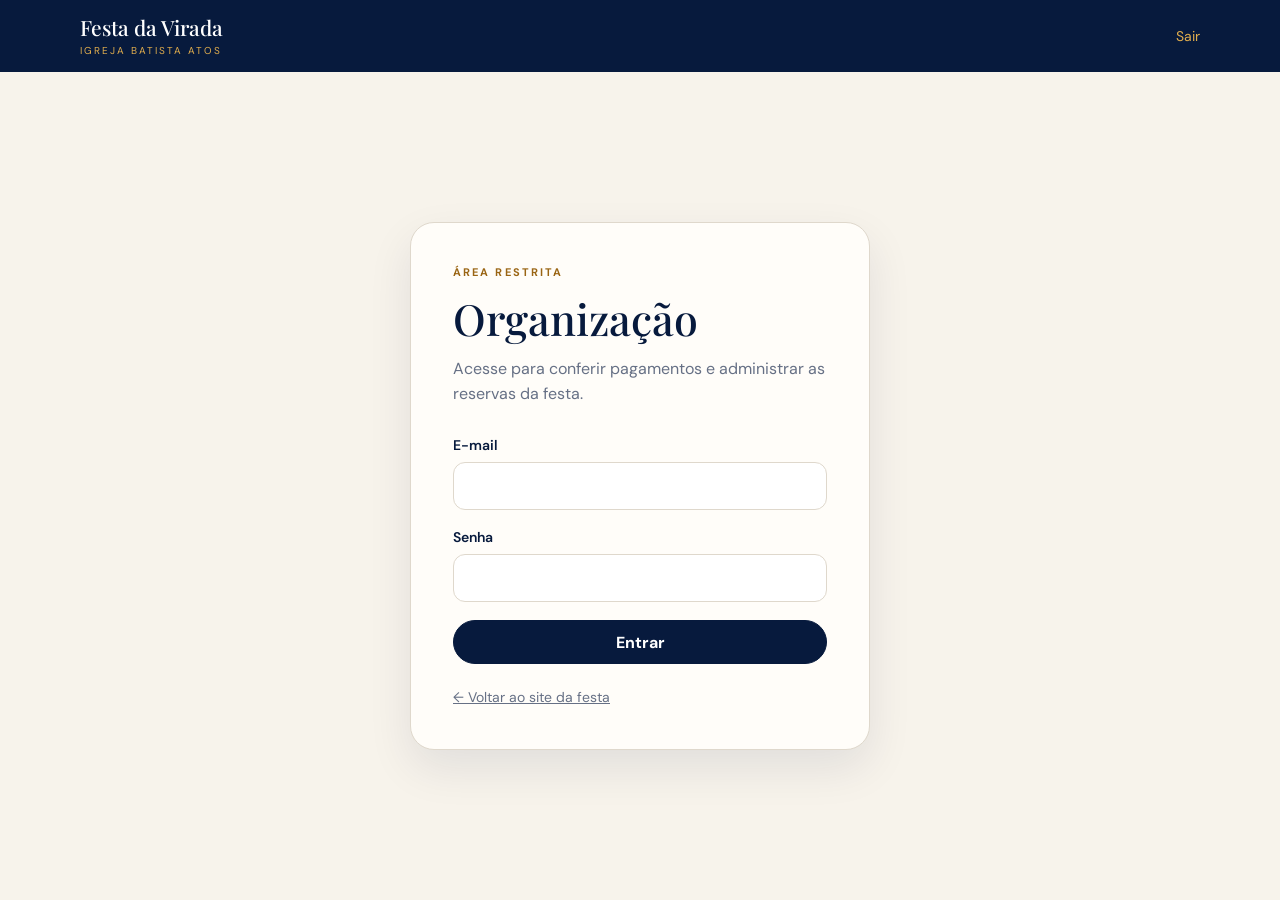
==== admin.html @ 8657c3af "Add secure event administration panel" ====
<!doctype html>
<html lang="pt-BR">
  <head>
    <meta charset="UTF-8" />
    <meta name="viewport" content="width=device-width, initial-scale=1.0" />
    <meta name="theme-color" content="#071a3d" />
    <meta name="robots" content="noindex,nofollow" />
    <title>Organização · Festa da Virada</title>
    <link rel="icon" href="./favicon.svg" type="image/svg+xml" />
    <link rel="stylesheet" href="./admin.css" />
  </head>
  <body>
    <header class="admin-header">
      <a class="brand" href="./">
        <strong>Festa da Virada</strong>
        <span>Igreja Batista Atos</span>
      </a>
      <div id="admin-identity" class="admin-identity" hidden>
        <span id="admin-name"></span>
        <button id="logout-button" class="text-button" type="button">Sair</button>
      </div>
    </header>

    <main>
      <section id="login-view" class="login-view">
        <div class="login-card">
          <p class="eyebrow">Área restrita</p>
          <h1>Organização</h1>
          <p class="login-copy">Acesse para conferir pagamentos e administrar as reservas da festa.</p>

          <form id="login-form" novalidate>
            <label>
              E-mail
              <input id="login-email" type="email" autocomplete="username" required />
            </label>
            <label>
              Senha
              <input id="login-password" type="password" autocomplete="current-password" minlength="6" required />
            </label>
            <p id="login-error" class="form-error" role="alert" hidden></p>
            <button id="login-button" class="primary-button" type="submit">Entrar</button>
          </form>
          <a class="back-link" href="./">← Voltar ao site da festa</a>
        </div>
      </section>

      <section id="dashboard-view" class="dashboard" hidden>
        <div class="dashboard-heading">
          <div>
            <p class="eyebrow">Painel administrativo</p>
            <h1>Reservas e pagamentos</h1>
            <p>Acompanhe a ocupação, confira comprovantes e libere cadeiras quando necessário.</p>
          </div>
          <button id="refresh-button" class="secondary-button" type="button">Atualizar dados</button>
        </div>

        <section class="metrics" aria-label="Resumo do evento">
          <article><span>Cadeiras confirmadas</span><strong id="metric-confirmed-seats">—</strong><small id="metric-capacity">de 400</small></article>
          <article><span>Aguardando análise</span><strong id="metric-pending-seats">—</strong><small id="metric-pending-reservations">— reservas</small></article>
          <article><span>Disponíveis</span><strong id="metric-available-seats">—</strong><small>cadeiras livres</small></article>
          <article><span>Receita confirmada</span><strong id="metric-confirmed-revenue">—</strong><small id="metric-pending-revenue">— em análise</small></article>
        </section>

        <section class="reservations-section">
          <div class="section-title">
            <div>
              <h2>Inscrições</h2>
              <p id="results-summary">Carregando reservas…</p>
            </div>
          </div>

          <div class="filters">
            <label class="search-field">
              <span>Buscar</span>
              <input id="search-input" type="search" placeholder="Nome, protocolo, cadeira ou WhatsApp" />
            </label>
            <label>
              <span>Status</span>
              <select id="status-filter">
                <option value="all">Todos</option>
                <option value="pending_review" selected>Aguardando análise</option>
                <option value="confirmed">Confirmadas</option>
                <option value="held">Em preenchimento</option>
                <option value="cancelled">Canceladas</option>
                <option value="rejected">Rejeitadas</option>
                <option value="expired">Expiradas</option>
              </select>
            </label>
          </div>

          <div id="reservations-loading" class="state-message">Carregando inscrições…</div>
          <div id="reservations-empty" class="state-message" hidden>Nenhuma inscrição encontrada.</div>
          <div id="reservations-list" class="reservations-list" aria-live="polite"></div>
        </section>
      </section>
    </main>

    <dialog id="reservation-dialog" class="reservation-dialog">
      <div class="dialog-shell">
        <header class="dialog-header">
          <div>
            <p class="eyebrow">Detalhes da inscrição</p>
            <h2 id="dialog-protocol">—</h2>
          </div>
          <button id="dialog-close" class="icon-button" type="button" aria-label="Fechar">×</button>
        </header>

        <div id="dialog-loading" class="state-message">Carregando detalhes…</div>
        <div id="dialog-content" hidden>
          <section class="detail-grid" id="reservation-details"></section>

          <section class="detail-section">
            <div class="detail-section-heading">
              <h3>Participantes e cadeiras</h3>
            </div>
            <div id="participants-list" class="participants-list"></div>
          </section>

          <section class="detail-section" id="proof-section">
            <div class="detail-section-heading">
              <h3>Comprovante</h3>
              <button id="proof-button" class="secondary-button" type="button">Visualizar comprovante</button>
            </div>
            <p id="proof-description"></p>
          </section>

          <section class="detail-section" id="history-section">
            <h3>Histórico</h3>
            <div id="history-list" class="history-list"></div>
          </section>

          <section id="review-section" class="review-section">
            <label>
              Observação da organização <span>(opcional)</span>
              <textarea id="review-notes" maxlength="500" rows="3" placeholder="Ex.: pagamento identificado no extrato."></textarea>
            </label>
            <div class="action-buttons">
              <button id="confirm-button" class="success-button" type="button">Aprovar pagamento</button>
              <button id="reject-button" class="danger-button" type="button">Rejeitar e liberar lugares</button>
              <button id="cancel-button" class="secondary-button" type="button">Cancelar reserva</button>
            </div>
          </section>
        </div>
      </div>
    </dialog>

    <div id="toast" class="toast" role="status" aria-live="polite" hidden></div>

    <script src="./config.js"></script>
    <script src="./admin.js" defer></script>
  </body>
</html>
---- admin.css ----
@import url("https://fonts.googleapis.com/css2?family=DM+Sans:wght@400;500;600;700&family=Playfair+Display:wght@500;600&display=swap");

:root {
  color-scheme: light;
  --navy: #071a3d;
  --navy-soft: #112b59;
  --gold: #e1ad4d;
  --cream: #f7f3eb;
  --paper: #fffdf9;
  --line: #dfd8cc;
  --muted: #667085;
  --green: #147a4c;
  --green-bg: #e8f5ee;
  --red: #a63737;
  --red-bg: #faeceb;
  --amber: #9a6514;
  --amber-bg: #fff4d8;
  --shadow: 0 18px 45px rgba(7, 26, 61, 0.09);
}

* { box-sizing: border-box; }

body {
  margin: 0;
  min-height: 100vh;
  background: var(--cream);
  color: var(--navy);
  font-family: "DM Sans", Arial, sans-serif;
}

button, input, select, textarea { font: inherit; }
button, a { -webkit-tap-highlight-color: transparent; }

.admin-header {
  min-height: 72px;
  padding: 14px max(24px, calc((100vw - 1120px) / 2));
  background: var(--navy);
  color: white;
  display: flex;
  align-items: center;
  justify-content: space-between;
  gap: 24px;
}

.brand { color: inherit; text-decoration: none; display: grid; line-height: 1.1; }
.brand strong { font: 500 21px/1.1 "Playfair Display", serif; }
.brand span { margin-top: 5px; color: var(--gold); font-size: 10px; letter-spacing: .2em; text-transform: uppercase; }
.admin-identity { display: flex; align-items: center; gap: 16px; font-size: 14px; }
.text-button { border: 0; padding: 6px 0; background: none; color: var(--gold); cursor: pointer; }

main { min-height: calc(100vh - 72px); }
.login-view { min-height: calc(100vh - 72px); display: grid; place-items: center; padding: 40px 20px; }
.login-card { width: min(460px, 100%); padding: 42px; background: var(--paper); border: 1px solid var(--line); border-radius: 24px; box-shadow: var(--shadow); }
.eyebrow { margin: 0 0 10px; color: var(--amber); font-size: 11px; font-weight: 700; letter-spacing: .19em; text-transform: uppercase; }
h1, h2, h3, p { margin-top: 0; }
h1, h2 { font-family: "Playfair Display", serif; font-weight: 500; }
.login-card h1 { margin-bottom: 10px; font-size: 43px; }
.login-copy { margin-bottom: 30px; color: var(--muted); line-height: 1.55; }

form, label { display: grid; }
form { gap: 18px; }
label { gap: 8px; font-size: 14px; font-weight: 600; }
input, select, textarea {
  width: 100%;
  border: 1px solid var(--line);
  border-radius: 12px;
  background: white;
  color: var(--navy);
  outline: none;
}
input, select { min-height: 48px; padding: 0 14px; }
textarea { padding: 12px 14px; resize: vertical; }
input:focus, select:focus, textarea:focus { border-color: var(--gold); box-shadow: 0 0 0 3px rgba(225, 173, 77, .17); }

.primary-button, .secondary-button, .success-button, .danger-button {
  border-radius: 999px;
  min-height: 44px;
  padding: 0 22px;
  font-weight: 700;
  cursor: pointer;
}
.primary-button { border: 1px solid var(--navy); background: var(--navy); color: white; }
.secondary-button { border: 1px solid var(--line); background: white; color: var(--navy); }
.success-button { border: 1px solid var(--green); background: var(--green); color: white; }
.danger-button { border: 1px solid var(--red); background: white; color: var(--red); }
button:disabled { opacity: .55; cursor: wait; }
.back-link { display: inline-block; margin-top: 24px; color: var(--muted); font-size: 14px; }
.form-error { margin: -4px 0 0; color: var(--red); font-size: 14px; }

.dashboard { width: min(1120px, calc(100% - 40px)); margin: 0 auto; padding: 42px 0 80px; }
.dashboard-heading, .section-title, .detail-section-heading { display: flex; align-items: center; justify-content: space-between; gap: 24px; }
.dashboard-heading h1 { margin-bottom: 9px; font-size: clamp(34px, 4vw, 52px); }
.dashboard-heading p:not(.eyebrow), .section-title p { margin-bottom: 0; color: var(--muted); }

.metrics { display: grid; grid-template-columns: repeat(4, 1fr); gap: 14px; margin: 34px 0; }
.metrics article { min-height: 142px; padding: 22px; background: var(--paper); border: 1px solid var(--line); border-radius: 18px; box-shadow: 0 10px 26px rgba(7, 26, 61, .05); }
.metrics span, .metrics small { color: var(--muted); font-size: 13px; }
.metrics strong { display: block; margin: 12px 0 6px; font: 500 30px/1 "Playfair Display", serif; }

.reservations-section { padding: 28px; background: var(--paper); border: 1px solid var(--line); border-radius: 22px; box-shadow: var(--shadow); }
.section-title h2 { margin-bottom: 7px; font-size: 28px; }
.filters { display: grid; grid-template-columns: 1fr 240px; gap: 14px; margin: 24px 0 18px; }
.filters label span { font-size: 12px; color: var(--muted); }
.state-message { padding: 38px 18px; color: var(--muted); text-align: center; }
.reservations-list { display: grid; gap: 10px; }

.reservation-row {
  width: 100%;
  border: 1px solid var(--line);
  border-radius: 14px;
  padding: 17px 18px;
  background: white;
  color: inherit;
  display: grid;
  grid-template-columns: 1.45fr .9fr .85fr .8fr auto;
  align-items: center;
  gap: 16px;
  text-align: left;
  cursor: pointer;
}
.reservation-row:hover { border-color: var(--gold); transform: translateY(-1px); }
.reservation-person strong, .reservation-protocol strong { display: block; margin-bottom: 3px; }
.reservation-row small { color: var(--muted); }
.reservation-amount { font-weight: 700; text-align: right; }
.seat-pills { display: flex; gap: 5px; flex-wrap: wrap; }
.seat-pills i { padding: 3px 7px; background: var(--cream); border-radius: 999px; font-style: normal; font-size: 11px; }
.row-arrow { color: var(--amber); font-size: 22px; }

.status-badge { display: inline-flex; width: fit-content; align-items: center; border-radius: 999px; padding: 5px 9px; font-size: 11px; font-weight: 700; }
.status-pending_review, .status-held { color: var(--amber); background: var(--amber-bg); }
.status-confirmed { color: var(--green); background: var(--green-bg); }
.status-rejected, .status-cancelled, .status-expired { color: var(--red); background: var(--red-bg); }

.reservation-dialog { width: min(860px, calc(100% - 28px)); max-height: calc(100vh - 28px); padding: 0; border: 0; border-radius: 22px; color: var(--navy); box-shadow: 0 30px 90px rgba(0, 0, 0, .32); }
.reservation-dialog::backdrop { background: rgba(3, 13, 32, .68); backdrop-filter: blur(4px); }
.dialog-shell { padding: 28px; }
.dialog-header { display: flex; justify-content: space-between; align-items: flex-start; gap: 20px; padding-bottom: 20px; border-bottom: 1px solid var(--line); }
.dialog-header h2 { margin: 0; font-size: 32px; }
.icon-button { width: 42px; height: 42px; border: 1px solid var(--line); border-radius: 50%; background: white; color: var(--navy); font-size: 25px; cursor: pointer; }
.detail-grid { display: grid; grid-template-columns: repeat(3, 1fr); gap: 10px; margin: 22px 0; }
.detail-card { padding: 14px; border-radius: 12px; background: var(--cream); }
.detail-card span { display: block; margin-bottom: 6px; color: var(--muted); font-size: 11px; text-transform: uppercase; letter-spacing: .08em; }
.detail-card strong { overflow-wrap: anywhere; }
.detail-section { padding: 20px 0; border-top: 1px solid var(--line); }
.detail-section h3 { margin-bottom: 12px; font-size: 18px; }
.participants-list, .history-list { display: grid; gap: 10px; }
.participant-card { display: grid; grid-template-columns: auto 1fr auto; gap: 14px; align-items: center; padding: 14px; border: 1px solid var(--line); border-radius: 12px; }
.participant-seat { min-width: 66px; padding: 9px 11px; border-radius: 10px; background: var(--navy); color: white; text-align: center; font-weight: 700; }
.participant-card p { margin: 4px 0 0; color: var(--muted); font-size: 13px; }
.participant-price { font-weight: 700; }
.history-item { padding: 11px 13px; background: var(--cream); border-radius: 10px; font-size: 13px; }
.history-item p { margin: 4px 0 0; color: var(--muted); }
.review-section { padding-top: 20px; border-top: 1px solid var(--line); }
.review-section label span { color: var(--muted); font-weight: 400; }
.action-buttons { display: flex; flex-wrap: wrap; gap: 10px; margin-top: 16px; }
.toast { position: fixed; right: 22px; bottom: 22px; z-index: 20; max-width: min(420px, calc(100% - 44px)); padding: 14px 18px; border-radius: 12px; background: var(--navy); color: white; box-shadow: var(--shadow); }

@media (max-width: 860px) {
  .metrics { grid-template-columns: repeat(2, 1fr); }
  .reservation-row { grid-template-columns: 1.3fr .8fr .8fr auto; }
  .reservation-protocol { display: none; }
  .detail-grid { grid-template-columns: repeat(2, 1fr); }
}

@media (max-width: 620px) {
  .admin-header { padding-inline: 18px; }
  .admin-identity span { display: none; }
  .login-card { padding: 30px 23px; }
  .dashboard { width: min(100% - 24px, 1120px); padding-top: 26px; }
  .dashboard-heading { align-items: flex-start; flex-direction: column; }
  .metrics { grid-template-columns: 1fr 1fr; gap: 8px; }
  .metrics article { min-height: 124px; padding: 16px; }
  .metrics strong { font-size: 25px; }
  .reservations-section { padding: 18px 12px; }
  .filters { grid-template-columns: 1fr; }
  .reservation-row { grid-template-columns: 1fr auto; gap: 10px; }
  .reservation-status, .reservation-amount { text-align: left; }
  .reservation-seats { grid-column: 1 / -1; }
  .row-arrow { grid-column: 2; grid-row: 1; }
  .dialog-shell { padding: 21px 17px; }
  .detail-grid { grid-template-columns: 1fr; }
  .participant-card { grid-template-columns: auto 1fr; }
  .participant-price { grid-column: 2; }
  .action-buttons { display: grid; }
}
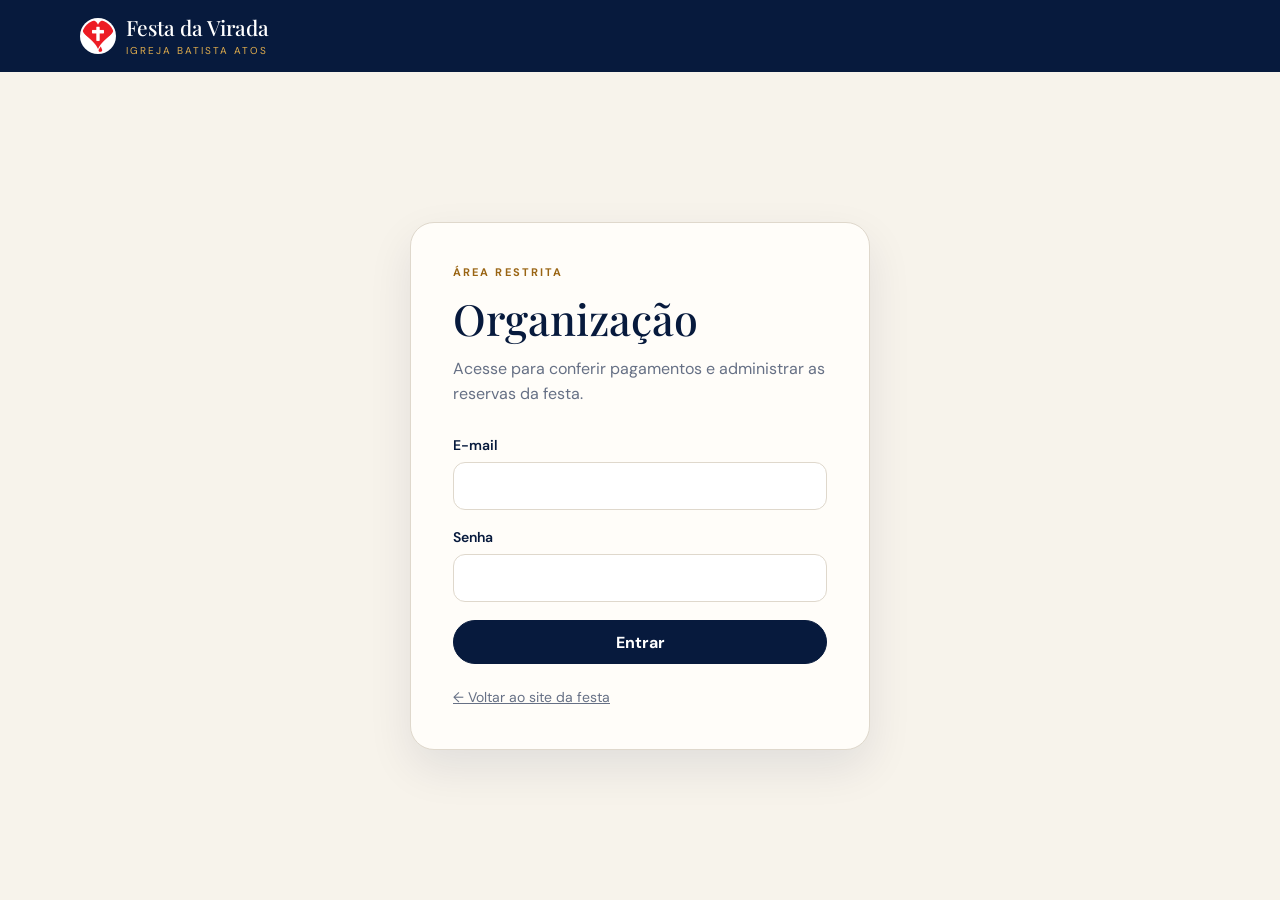
==== commit c72029a0: "Add split payments, tickets, reporting and event check-in" ====
--- a/admin.html
+++ b/admin.html
@@ -12,8 +12,8 @@
   <body>
     <header class="admin-header">
       <a class="brand" href="./">
-        <strong>Festa da Virada</strong>
-        <span>Igreja Batista Atos</span>
+        <img class="brand-symbol" src="./assets/iba-symbol.png" alt="" />
+        <span class="brand-copy"><strong>Festa da Virada</strong><span>Igreja Batista Atos</span></span>
       </a>
       <div id="admin-identity" class="admin-identity" hidden>
         <span id="admin-name"></span>
@@ -51,7 +51,7 @@
             <h1>Reservas e pagamentos</h1>
             <p>Acompanhe a ocupação, confira comprovantes e libere cadeiras quando necessário.</p>
           </div>
-          <button id="refresh-button" class="secondary-button" type="button">Atualizar dados</button>
+          <div class="dashboard-actions"><a class="secondary-button link-button" href="./checkin.html">Validar QR Code</a><button id="export-button" class="secondary-button" type="button">Baixar relatório CSV</button><button id="print-report-button" class="secondary-button" type="button">Imprimir relatório</button><button id="refresh-button" class="secondary-button" type="button">Atualizar dados</button></div>
         </div>
 
         <section class="metrics" aria-label="Resumo do evento">
@@ -79,6 +79,8 @@
               <select id="status-filter">
                 <option value="all">Todos</option>
                 <option value="pending_review" selected>Aguardando análise</option>
+                <option value="awaiting_cash">Aguardando dinheiro</option>
+                <option value="partially_paid">Entrada paga</option>
                 <option value="confirmed">Confirmadas</option>
                 <option value="held">Em preenchimento</option>
                 <option value="cancelled">Canceladas</option>
@@ -118,10 +120,9 @@
 
           <section class="detail-section" id="proof-section">
             <div class="detail-section-heading">
-              <h3>Comprovante</h3>
-              <button id="proof-button" class="secondary-button" type="button">Visualizar comprovante</button>
+              <h3>Pagamentos e comprovantes</h3>
             </div>
-            <p id="proof-description"></p>
+            <div id="payments-list" class="history-list"></div>
           </section>
 
           <section class="detail-section" id="history-section">
@@ -137,6 +138,7 @@
             <div class="action-buttons">
               <button id="confirm-button" class="success-button" type="button">Aprovar pagamento</button>
               <button id="reject-button" class="danger-button" type="button">Rejeitar e liberar lugares</button>
+              <button id="save-note-button" class="secondary-button" type="button">Salvar observação</button>
               <button id="cancel-button" class="secondary-button" type="button">Cancelar reserva</button>
             </div>
           </section>
--- a/admin.css
+++ b/admin.css
@@ -19,6 +19,7 @@
 }
 
 * { box-sizing: border-box; }
+[hidden] { display: none !important; }
 
 body {
   margin: 0;
@@ -42,9 +43,11 @@
   gap: 24px;
 }
 
-.brand { color: inherit; text-decoration: none; display: grid; line-height: 1.1; }
+.brand { color: inherit; text-decoration: none; display: flex; align-items:center; gap:10px; line-height: 1.1; }
+.brand-symbol { width:36px; height:36px; object-fit:contain; padding:2px; border-radius:50%; background:white; }
+.brand-copy { display:grid; }
 .brand strong { font: 500 21px/1.1 "Playfair Display", serif; }
-.brand span { margin-top: 5px; color: var(--gold); font-size: 10px; letter-spacing: .2em; text-transform: uppercase; }
+.brand-copy > span { margin-top: 5px; color: var(--gold); font-size: 10px; letter-spacing: .2em; text-transform: uppercase; }
 .admin-identity { display: flex; align-items: center; gap: 16px; font-size: 14px; }
 .text-button { border: 0; padding: 6px 0; background: none; color: var(--gold); cursor: pointer; }
 
@@ -89,6 +92,8 @@
 
 .dashboard { width: min(1120px, calc(100% - 40px)); margin: 0 auto; padding: 42px 0 80px; }
 .dashboard-heading, .section-title, .detail-section-heading { display: flex; align-items: center; justify-content: space-between; gap: 24px; }
+.dashboard-actions { display:flex; flex-wrap:wrap; justify-content:flex-end; gap:8px; }
+.link-button { display:inline-flex; align-items:center; text-decoration:none; }
 .dashboard-heading h1 { margin-bottom: 9px; font-size: clamp(34px, 4vw, 52px); }
 .dashboard-heading p:not(.eyebrow), .section-title p { margin-bottom: 0; color: var(--muted); }
 
@@ -128,6 +133,7 @@
 
 .status-badge { display: inline-flex; width: fit-content; align-items: center; border-radius: 999px; padding: 5px 9px; font-size: 11px; font-weight: 700; }
 .status-pending_review, .status-held { color: var(--amber); background: var(--amber-bg); }
+.status-awaiting_cash, .status-partially_paid { color: var(--amber); background: var(--amber-bg); }
 .status-confirmed { color: var(--green); background: var(--green-bg); }
 .status-rejected, .status-cancelled, .status-expired { color: var(--red); background: var(--red-bg); }
 
@@ -148,6 +154,8 @@
 .participant-seat { min-width: 66px; padding: 9px 11px; border-radius: 10px; background: var(--navy); color: white; text-align: center; font-weight: 700; }
 .participant-card p { margin: 4px 0 0; color: var(--muted); font-size: 13px; }
 .participant-price { font-weight: 700; }
+.participant-actions { display:flex; align-items:center; gap:8px; }
+.small-button { min-height:34px; padding:0 12px; font-size:11px; }
 .history-item { padding: 11px 13px; background: var(--cream); border-radius: 10px; font-size: 13px; }
 .history-item p { margin: 4px 0 0; color: var(--muted); }
 .review-section { padding-top: 20px; border-top: 1px solid var(--line); }
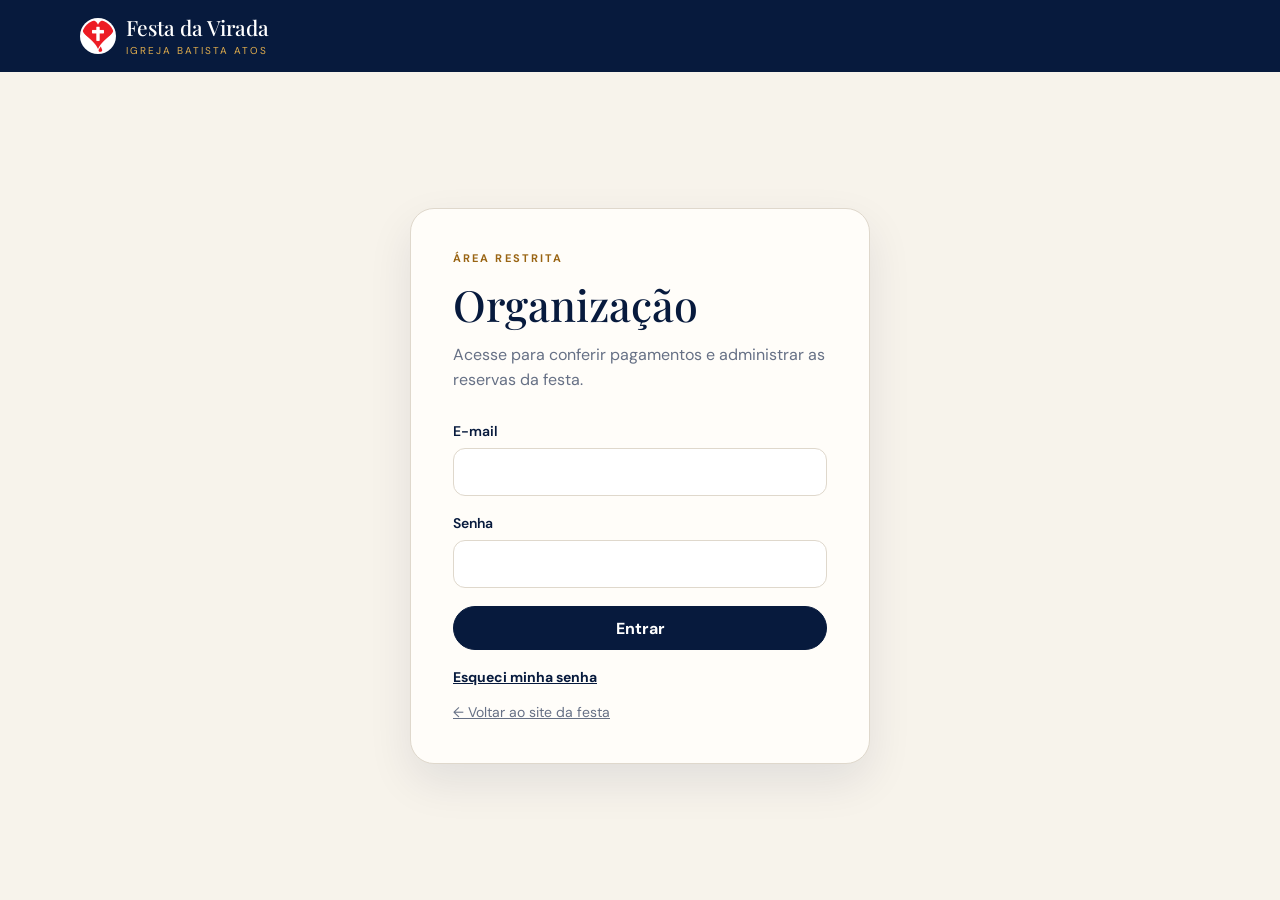
==== commit 076303ec: "Adiciona convite e recuperacao de senha" ====
--- a/admin.html
+++ b/admin.html
@@ -40,6 +40,7 @@
             <p id="login-error" class="form-error" role="alert" hidden></p>
             <button id="login-button" class="primary-button" type="submit">Entrar</button>
           </form>
+          <a class="password-link" href="./definir-senha.html?modo=recuperar">Esqueci minha senha</a>
           <a class="back-link" href="./">← Voltar ao site da festa</a>
         </div>
       </section>
@@ -51,11 +52,18 @@
             <h1>Reservas e pagamentos</h1>
             <p>Acompanhe a ocupação, confira comprovantes e libere cadeiras quando necessário.</p>
           </div>
-          <div class="dashboard-actions"><a class="secondary-button link-button" href="./checkin.html">Validar QR Code</a><button id="export-button" class="secondary-button" type="button">Baixar relatório CSV</button><button id="print-report-button" class="secondary-button" type="button">Imprimir relatório</button><button id="refresh-button" class="secondary-button" type="button">Atualizar dados</button></div>
+          <div class="dashboard-action-stack">
+            <button id="refresh-button" class="refresh-button" type="button" aria-label="Atualizar dados do painel">↻ Atualizar dados</button>
+            <div class="dashboard-actions">
+              <a class="primary-button link-button checkin-button" href="./checkin.html">Validar QR Code</a>
+              <button id="export-button" class="secondary-button" type="button">Baixar relatório CSV</button>
+              <button id="print-report-button" class="secondary-button" type="button">Imprimir relatório</button>
+            </div>
+          </div>
         </div>
 
         <section class="metrics" aria-label="Resumo do evento">
-          <article><span>Cadeiras confirmadas</span><strong id="metric-confirmed-seats">—</strong><small id="metric-capacity">de 400</small></article>
+          <article class="metric-seats"><span>Cadeiras confirmadas</span><strong id="metric-confirmed-seats">—</strong><small id="metric-confirmed-breakdown">— inteiras · — meias</small><small id="metric-capacity">de 400 cadeiras</small></article>
           <article><span>Aguardando análise</span><strong id="metric-pending-seats">—</strong><small id="metric-pending-reservations">— reservas</small></article>
           <article><span>Disponíveis</span><strong id="metric-available-seats">—</strong><small>cadeiras livres</small></article>
           <article><span>Receita confirmada</span><strong id="metric-confirmed-revenue">—</strong><small id="metric-pending-revenue">— em análise</small></article>
--- a/admin.css
+++ b/admin.css
@@ -88,12 +88,45 @@
 .danger-button { border: 1px solid var(--red); background: white; color: var(--red); }
 button:disabled { opacity: .55; cursor: wait; }
 .back-link { display: inline-block; margin-top: 24px; color: var(--muted); font-size: 14px; }
+.password-link { display: inline-block; margin-top: 18px; color: var(--navy); font-size: 14px; font-weight: 700; }
+.password-link + .back-link { display: block; margin-top: 16px; }
 .form-error { margin: -4px 0 0; color: var(--red); font-size: 14px; }
+.form-success { margin: -4px 0 0; padding: 13px 14px; border-radius: 12px; color: var(--green); background: var(--green-bg); font-size: 14px; line-height: 1.45; }
+.auth-status { margin-bottom: 20px; padding: 14px; border-radius: 12px; color: var(--muted); background: var(--cream); font-size: 14px; line-height: 1.5; }
+.auth-actions { display: grid; gap: 10px; }
+.auth-actions .primary-button, .auth-actions .secondary-button { display: inline-flex; align-items: center; justify-content: center; text-decoration: none; }
+.password-hint { margin: -8px 0 0; color: var(--muted); font-size: 12px; font-weight: 400; }
+
+.checkin-card { width: min(620px, 100%); }
+.checkin-card .login-copy { margin-bottom: 20px; }
+.camera-panel { margin: 18px 0; overflow: hidden; border-radius: 16px; background: var(--navy); color: white; text-align: center; }
+.camera-panel #qr-reader { width: 100%; border: 0 !important; background: white; color: var(--navy); }
+.camera-panel #qr-reader video { max-height: 360px; object-fit: cover; }
+.camera-panel p { margin: 0; padding: 10px; font-size: 13px; }
+.manual-ticket-form { margin-top: 22px; padding-top: 22px; border-top: 1px solid var(--line); }
+.checkin-details { grid-template-columns: repeat(2, 1fr); }
+.ticket-warning { padding: 14px; border-radius: 12px; }
+.ticket-warning.valid { color: var(--green); background: var(--green-bg); }
+.ticket-warning.blocked { color: var(--red); background: var(--red-bg); }
+.checkin-actions { display: flex; flex-wrap: wrap; gap: 10px; }
+.checkin-dialog { width: min(520px, calc(100% - 28px)); padding: 34px; border: 1px solid var(--line); border-radius: 24px; color: var(--navy); background: var(--paper); box-shadow: 0 30px 90px rgba(0, 0, 0, .32); text-align: center; }
+.checkin-dialog::backdrop { background: rgba(3, 13, 32, .72); backdrop-filter: blur(5px); }
+.checkin-dialog h2 { margin-bottom: 12px; font-size: 38px; }
+.checkin-dialog .detail-grid { text-align: left; }
+.checkin-dialog .primary-button { width: 100%; margin-top: 8px; }
+.checkin-result-icon { display: grid; place-items: center; width: 68px; height: 68px; margin: 0 auto 20px; border-radius: 50%; font-size: 34px; font-weight: 700; }
+.checkin-result-icon.valid { color: white; background: var(--green); }
+.checkin-result-icon.blocked { color: white; background: var(--red); }
 
 .dashboard { width: min(1120px, calc(100% - 40px)); margin: 0 auto; padding: 42px 0 80px; }
 .dashboard-heading, .section-title, .detail-section-heading { display: flex; align-items: center; justify-content: space-between; gap: 24px; }
+.dashboard-heading { align-items: flex-start; }
+.dashboard-action-stack { display: grid; justify-items: end; gap: 12px; }
 .dashboard-actions { display:flex; flex-wrap:wrap; justify-content:flex-end; gap:8px; }
 .link-button { display:inline-flex; align-items:center; text-decoration:none; }
+.checkin-button { border-color: var(--navy); box-shadow: 0 8px 20px rgba(7, 26, 61, .16); }
+.refresh-button { min-height: 32px; padding: 0 5px; border: 0; background: transparent; color: var(--muted); font-size: 13px; font-weight: 600; cursor: pointer; }
+.refresh-button:hover { color: var(--navy); }
 .dashboard-heading h1 { margin-bottom: 9px; font-size: clamp(34px, 4vw, 52px); }
 .dashboard-heading p:not(.eyebrow), .section-title p { margin-bottom: 0; color: var(--muted); }
 
@@ -101,6 +134,10 @@
 .metrics article { min-height: 142px; padding: 22px; background: var(--paper); border: 1px solid var(--line); border-radius: 18px; box-shadow: 0 10px 26px rgba(7, 26, 61, .05); }
 .metrics span, .metrics small { color: var(--muted); font-size: 13px; }
 .metrics strong { display: block; margin: 12px 0 6px; font: 500 30px/1 "Playfair Display", serif; }
+.metrics .metric-seats { color: white; background: linear-gradient(145deg, var(--navy), var(--navy-soft)); border-color: var(--gold); box-shadow: 0 14px 32px rgba(7, 26, 61, .2); }
+.metrics .metric-seats span { color: #f5d99f; }
+.metrics .metric-seats small { display: block; color: rgba(255, 255, 255, .75); }
+.metrics .metric-seats #metric-confirmed-breakdown { margin-bottom: 4px; color: white; font-weight: 600; }
 
 .reservations-section { padding: 28px; background: var(--paper); border: 1px solid var(--line); border-radius: 22px; box-shadow: var(--shadow); }
 .section-title h2 { margin-bottom: 7px; font-size: 28px; }
@@ -176,6 +213,9 @@
   .login-card { padding: 30px 23px; }
   .dashboard { width: min(100% - 24px, 1120px); padding-top: 26px; }
   .dashboard-heading { align-items: flex-start; flex-direction: column; }
+  .dashboard-action-stack { width: 100%; justify-items: stretch; }
+  .dashboard-actions { justify-content: flex-start; }
+  .refresh-button { justify-self: end; }
   .metrics { grid-template-columns: 1fr 1fr; gap: 8px; }
   .metrics article { min-height: 124px; padding: 16px; }
   .metrics strong { font-size: 25px; }
@@ -187,6 +227,7 @@
   .row-arrow { grid-column: 2; grid-row: 1; }
   .dialog-shell { padding: 21px 17px; }
   .detail-grid { grid-template-columns: 1fr; }
+  .checkin-details { grid-template-columns: 1fr; }
   .participant-card { grid-template-columns: auto 1fr; }
   .participant-price { grid-column: 2; }
   .action-buttons { display: grid; }
